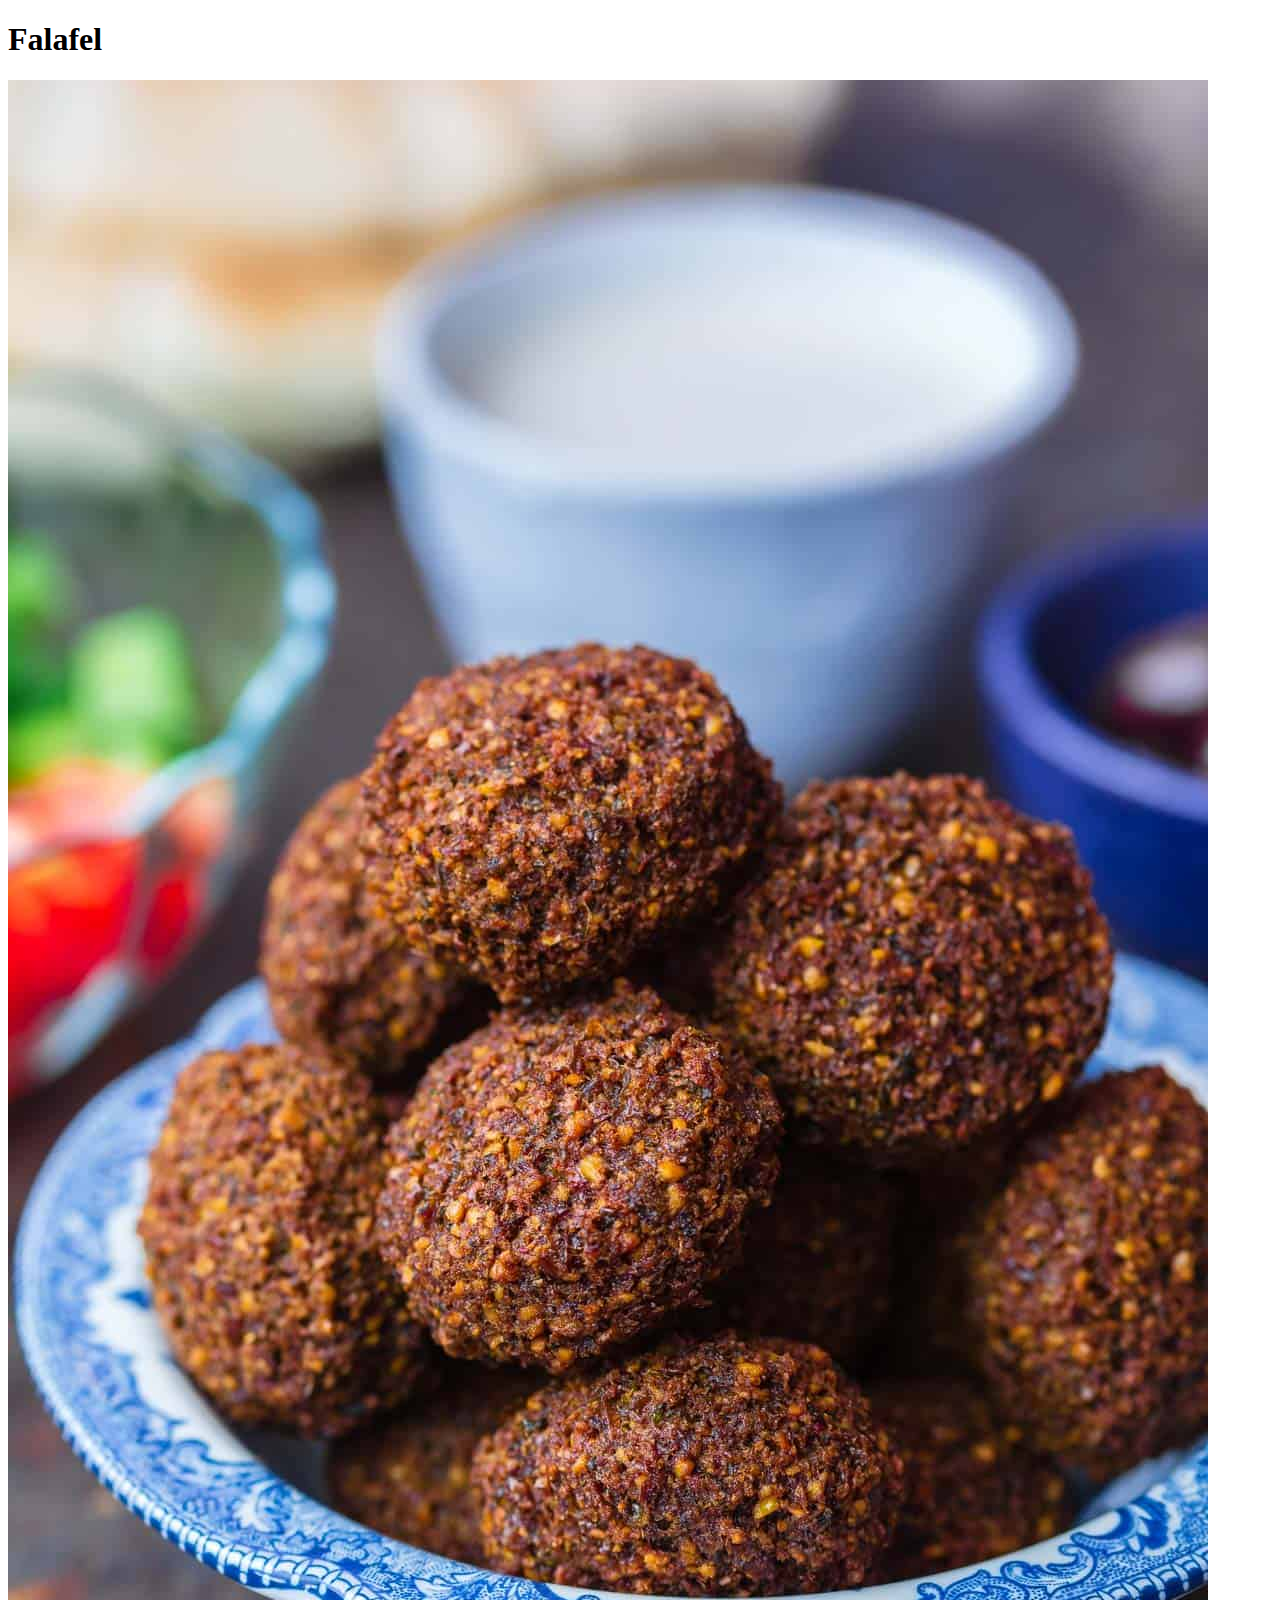
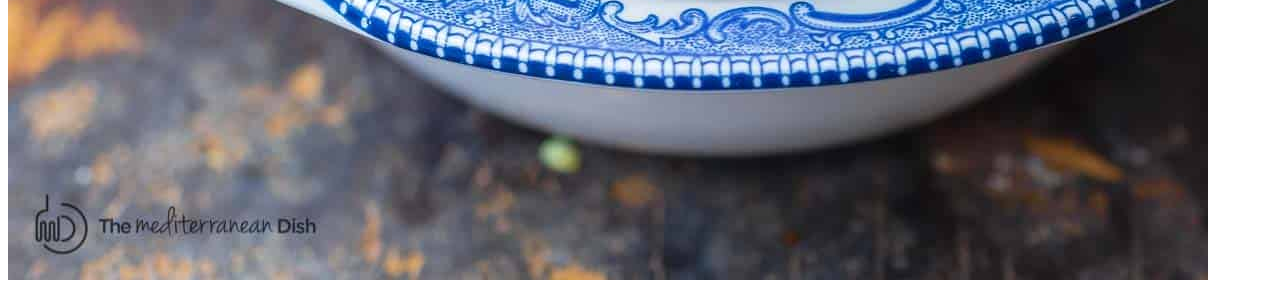
==== recipes/falafel.html @ 2dab3d79 "added content to new recipe pages" ====
<!DOCTYPE html>
<html lang="en">
<head>
    <meta charset="UTF-8">
    <meta http-equiv="X-UA-Compatible" content="IE=edge">
    <meta name="viewport" content="width=device-width, initial-scale=1.0">
    <title>Falafel</title>
</head>
<body>
<h1>Falafel</h1>

<img src="../img/falafel.jpg" alt="Falafel">

    
</body>
</html>
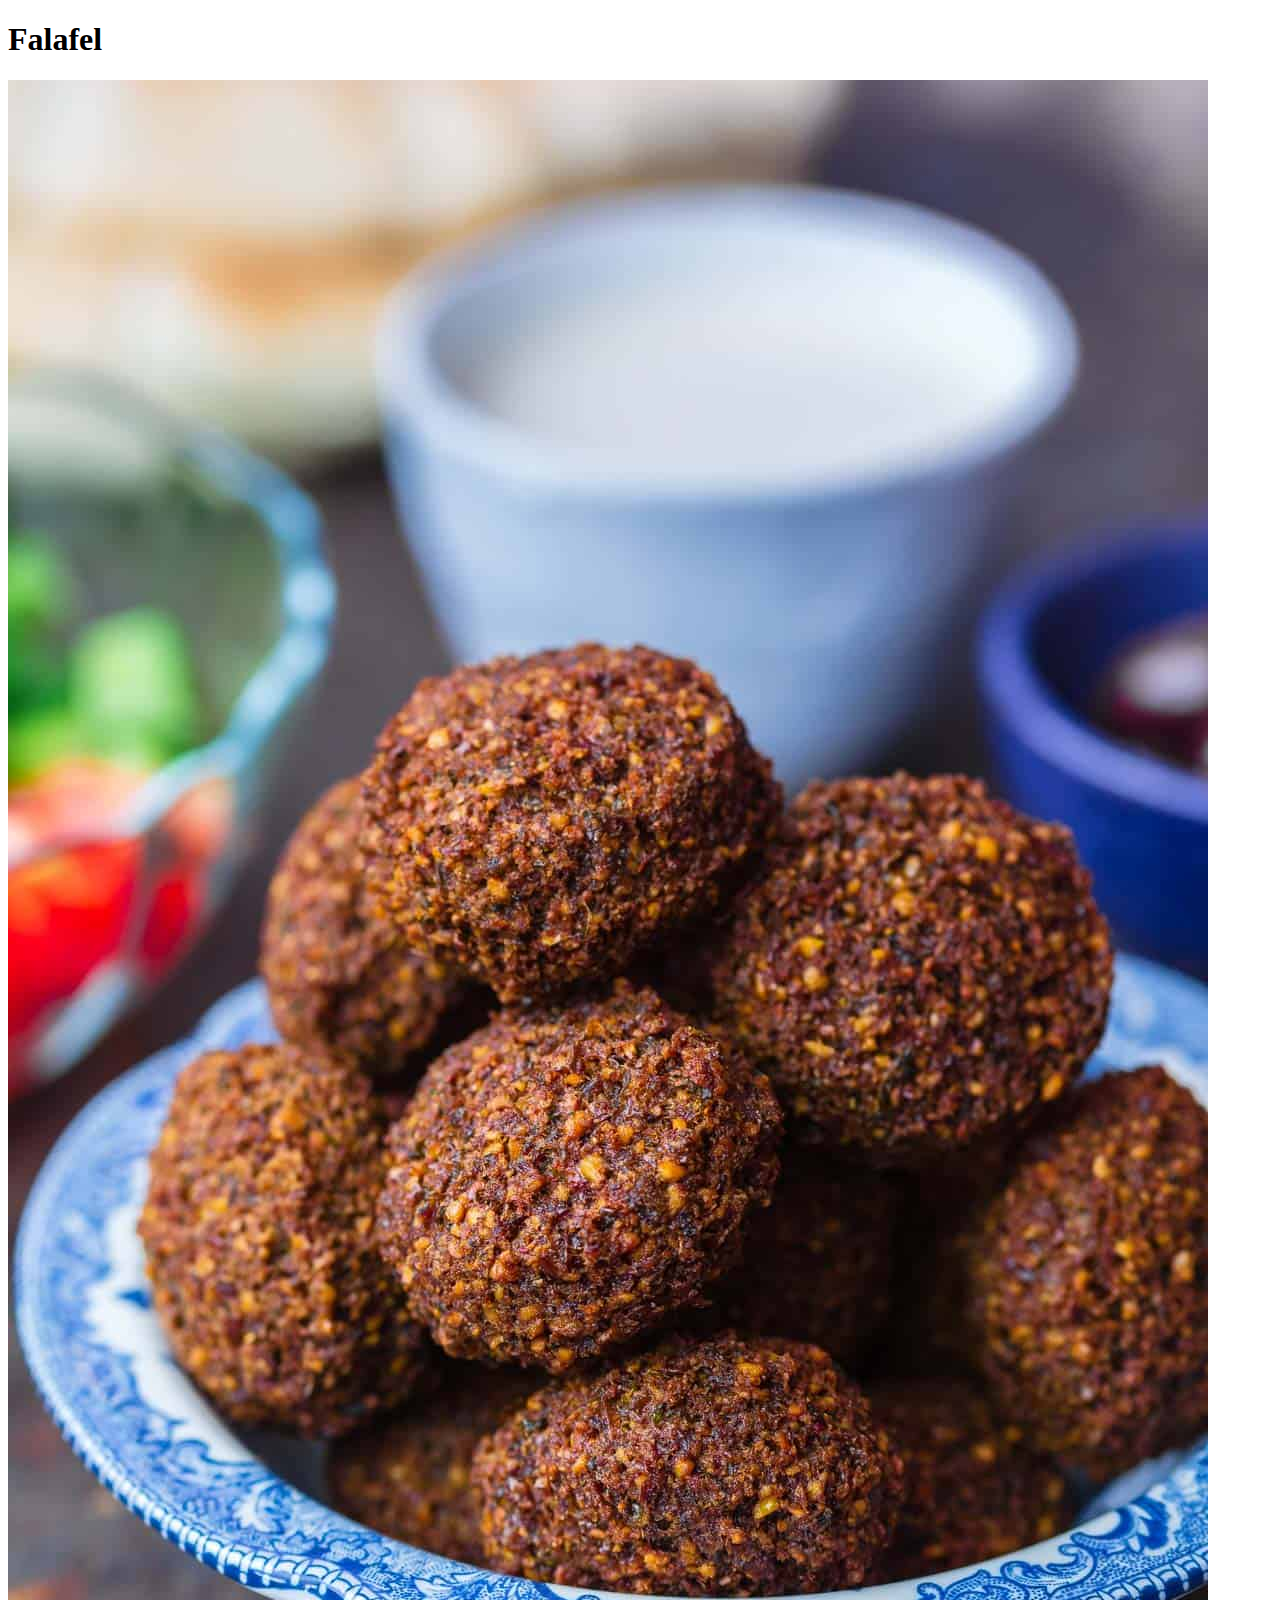
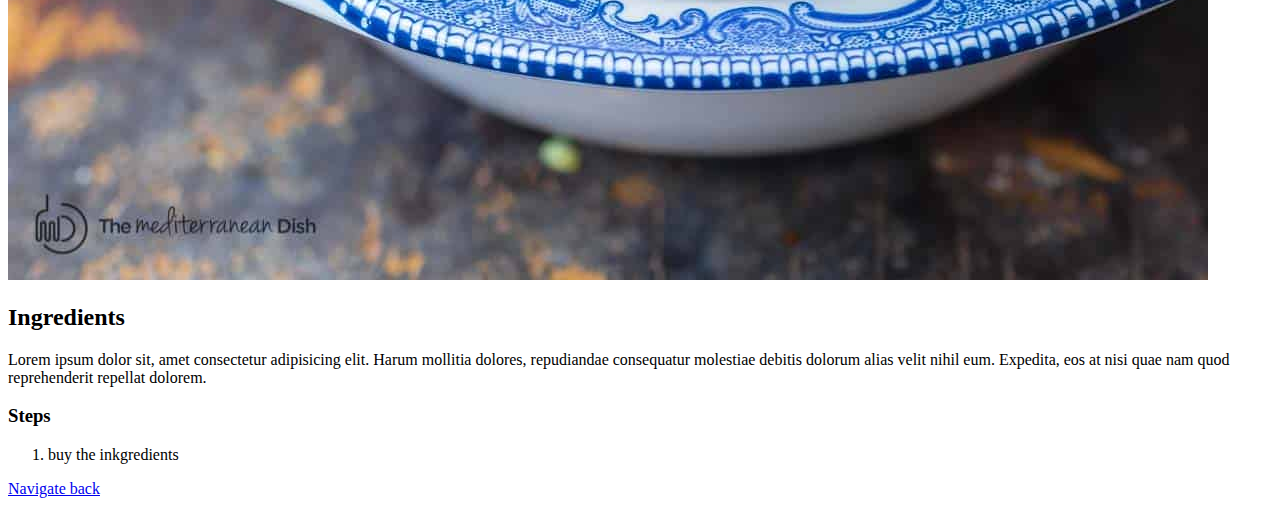
==== commit 01fdb798: "Added more content to recipes and created links back to index" ====
--- a/recipes/falafel.html
+++ b/recipes/falafel.html
@@ -11,6 +11,17 @@
 
 <img src="../img/falafel.jpg" alt="Falafel">
 
-    
+<h2>Ingredients</h2>
+
+<P>Lorem ipsum dolor sit, amet consectetur adipisicing elit. Harum mollitia dolores, repudiandae consequatur molestiae debitis dolorum alias velit nihil eum. Expedita, eos at nisi quae nam quod reprehenderit repellat dolorem.</P>
+
+<h3>Steps</h3>
+
+<ol><li>buy the inkgredients</li></ol>
+
+<p>
+
+    <a href="../index.html">Navigate back</a>
+</p>
 </body>
 </html>